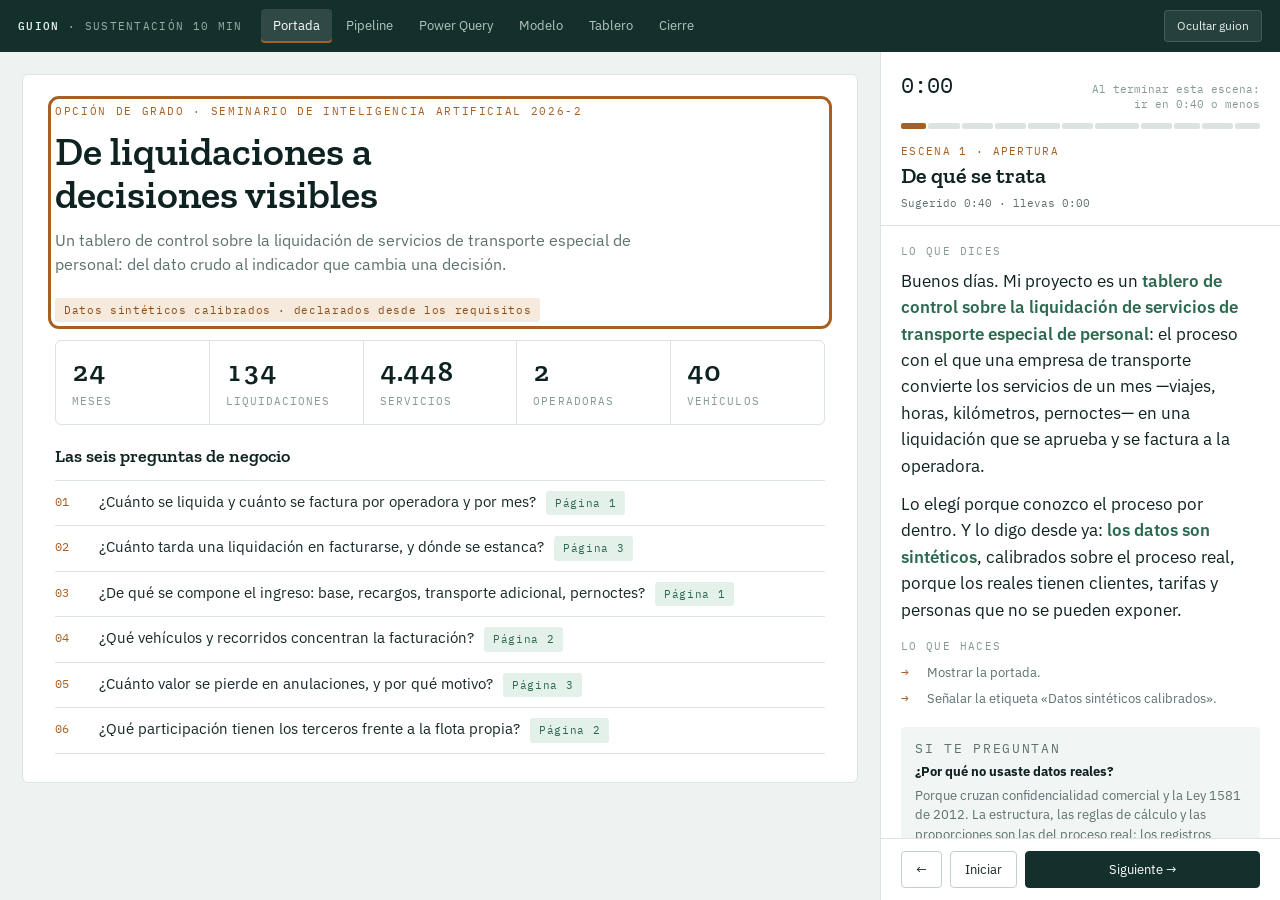
==== guion/index.html @ 177a01a8 "Publica desde opcion-grado-seminario-ia@dbd975d" ====
<!doctype html>
<html lang="es">
<head>
<meta charset="utf-8">
<meta name="viewport" content="width=device-width, initial-scale=1">
<title>Guion de sustentación</title>
<link rel="preconnect" href="https://fonts.googleapis.com">
<link rel="preconnect" href="https://fonts.gstatic.com" crossorigin>
<link rel="stylesheet" href="https://fonts.googleapis.com/css2?family=Zilla+Slab:wght@500;600&family=IBM+Plex+Sans:wght@400;500;600&family=IBM+Plex+Mono:wght@400;500&display=swap">
<link rel="stylesheet" href="styles.css">
</head>
<body>

<div class="app" id="app">
  <header class="topbar">
    <div class="brand"><b>Guion</b> · Sustentación 10 min</div>
    <nav class="tabs" id="tabs"></nav>
    <button class="toggle" id="toggle-guion" title="Mostrar u ocultar el guion (G)">Ocultar guion</button>
  </header>

  <div class="body">
    <main class="stage" id="stage"><div class="cargando">Cargando los datos del proyecto…</div></main>

    <aside class="guion" id="guion">
      <div class="g-head">
        <div class="g-clock">
          <span class="t" id="g-time">0:00</span>
          <span class="meta" id="g-meta">Meta 9:00 · límite 10:00<br>T inicia o pausa el reloj</span>
        </div>
        <div class="g-bar" id="g-bar"></div>
        <p class="g-kicker" id="g-kicker"></p>
        <h2 class="g-title" id="g-title"></h2>
        <div class="g-scene-clock" id="g-scene-clock"></div>
      </div>
      <div class="g-content" id="g-content"></div>
      <div class="g-foot">
        <button id="g-prev" title="Escena anterior (←)">←</button>
        <button id="g-play" title="Iniciar o pausar el reloj (T)">Iniciar</button>
        <button class="primary" id="g-next" title="Escena siguiente (→ o espacio)">Siguiente →</button>
      </div>
    </aside>
  </div>
</div>

<div class="tip" id="tip"></div>

<script src="guion.js"></script>
<script src="app.js"></script>
</body>
</html>
---- guion/styles.css ----
/* Guion de sustentación · simulador del tablero
   Paleta del proyecto: tinta #13302D · verde #2C6A4F · ocre #A85F22 · suave #8FB5A6 · alerta #A3382E */

:root {
  --tinta: #13302D;
  --verde: #2C6A4F;
  --ocre: #A85F22;
  --suave: #8FB5A6;
  --alerta: #A3382E;

  --ground: #EEF2F0;
  --panel: #FFFFFF;
  --panel-alt: #F1F5F3;
  --ink: #162927;
  --ink-strong: #0E2321;
  --muted: #5C716E;
  --faint: #869996;
  --line: #DCE4E2;
  --line-strong: #C3CFCC;
  --ocre-soft: #F6EADC;
  --verde-soft: #E4F0EA;
  --alerta-soft: #F7E6E3;

  --pq-chrome: #F3F3F3;
  --pq-line: #D6D6D6;
  --pq-accent: #F2C811;

  --ui: "IBM Plex Sans", -apple-system, BlinkMacSystemFont, "Segoe UI", sans-serif;
  --display: "Zilla Slab", Georgia, serif;
  --mono: "IBM Plex Mono", ui-monospace, Menlo, monospace;
  --report: "Segoe UI", -apple-system, BlinkMacSystemFont, "Helvetica Neue", sans-serif;
}

* { box-sizing: border-box; }
html, body { height: 100%; margin: 0; }
body { overflow: hidden; }   /* cada panel hace su propio scroll */

body {
  background: var(--ground);
  color: var(--ink);
  font-family: var(--ui);
  font-size: 14px;
  line-height: 1.5;
  -webkit-font-smoothing: antialiased;
}

button { font: inherit; color: inherit; cursor: pointer; }
code { font-family: var(--mono); font-size: 0.9em; }

/* ─── Estructura ─────────────────────────────────────── */
.app {
  display: grid;
  grid-template-columns: minmax(0, 1fr);
  grid-template-rows: auto minmax(0, 1fr);
  height: 100vh;
  height: 100dvh;
}

.topbar {
  display: flex;
  align-items: center;
  gap: 18px;
  padding: 0 18px;
  height: 52px;
  background: var(--tinta);
  color: #E7EEEB;
}

.brand { font-family: var(--mono); font-size: 11px; letter-spacing: 0.12em; text-transform: uppercase; color: #9AADA9; white-space: nowrap; }
.brand b { color: #F3F8F6; font-weight: 500; }

.tabs { display: flex; gap: 2px; overflow-x: auto; flex: 1; min-width: 0; scrollbar-width: none; }
.tabs button {
  background: none;
  border: none;
  color: #B5C6C2;
  padding: 7px 12px;
  border-radius: 4px;
  font-size: 13px;
  white-space: nowrap;
}
.tabs button:hover { background: rgba(255,255,255,0.07); color: #fff; }
.tabs button.on { background: rgba(255,255,255,0.12); color: #fff; box-shadow: inset 0 -2px 0 var(--ocre); }

.topbar .toggle {
  background: rgba(255,255,255,0.08);
  border: 1px solid rgba(255,255,255,0.14);
  color: #E7EEEB;
  padding: 6px 12px;
  border-radius: 4px;
  font-size: 12px;
  white-space: nowrap;
}

.body {
  display: grid;
  grid-template-columns: minmax(0, 1fr) 400px;
  min-height: 0;
}
.app.sin-guion .body { grid-template-columns: minmax(0, 1fr); }
.app.sin-guion .guion { display: none; }

.stage { overflow: auto; padding: 22px; min-width: 0; }

/* ─── Panel del guion ────────────────────────────────── */
.guion {
  background: var(--panel);
  border-left: 1px solid var(--line);
  display: grid;
  grid-template-rows: auto minmax(0, 1fr) auto;
  min-height: 0;
}

.g-head { padding: 16px 20px 14px; border-bottom: 1px solid var(--line); }

.g-clock { display: flex; align-items: baseline; justify-content: space-between; gap: 12px; margin-bottom: 10px; }
.g-clock .t { font-family: var(--mono); font-size: 22px; font-variant-numeric: tabular-nums; color: var(--ink-strong); }
.g-clock .t.over { color: var(--alerta); }
.g-clock .meta { font-family: var(--mono); font-size: 11px; color: var(--faint); text-align: right; line-height: 1.4; }

.g-bar { display: flex; gap: 2px; height: 6px; margin-bottom: 14px; }
.g-bar span { background: var(--line); border-radius: 2px; cursor: pointer; }
.g-bar span.done { background: var(--suave); }
.g-bar span.now { background: var(--ocre); }

.g-kicker { font-family: var(--mono); font-size: 11px; letter-spacing: 0.12em; text-transform: uppercase; color: var(--ocre); margin: 0 0 4px; }
.g-title { font-family: var(--display); font-size: 22px; font-weight: 600; line-height: 1.15; color: var(--ink-strong); margin: 0; }
.g-scene-clock { font-family: var(--mono); font-size: 11px; color: var(--muted); margin-top: 6px; }
.g-scene-clock .over { color: var(--alerta); }

.g-content { overflow-y: auto; padding: 18px 20px 24px; }

.g-label {
  font-family: var(--mono);
  font-size: 10.5px;
  letter-spacing: 0.13em;
  text-transform: uppercase;
  color: var(--faint);
  margin: 0 0 8px;
}

.g-say p { font-size: 16.5px; line-height: 1.6; color: var(--ink-strong); margin: 0 0 12px; }
.g-say b { color: var(--verde); font-weight: 600; }

.g-do { list-style: none; padding: 0; margin: 18px 0 0; border-top: 1px solid var(--line); padding-top: 14px; }
.g-do li { display: grid; grid-template-columns: 18px minmax(0, 1fr); gap: 8px; font-size: 13px; color: var(--muted); margin-bottom: 7px; }
.g-do li::before { content: "→"; color: var(--ocre); font-family: var(--mono); }

.g-ask { margin-top: 18px; background: var(--panel-alt); border-radius: 4px; padding: 12px 14px; }
.g-ask b { display: block; font-size: 13px; color: var(--ink-strong); margin-bottom: 4px; }
.g-ask p { font-size: 13px; color: var(--muted); margin: 0; }

.g-foot { display: flex; gap: 8px; padding: 12px 20px; border-top: 1px solid var(--line); align-items: center; }
.g-foot button { border: 1px solid var(--line-strong); background: var(--panel); border-radius: 4px; padding: 8px 14px; font-size: 13px; }
.g-foot button.primary { background: var(--tinta); border-color: var(--tinta); color: #fff; flex: 1; }
.g-foot .keys { font-family: var(--mono); font-size: 10px; color: var(--faint); line-height: 1.4; }

/* ─── Foco del guion ─────────────────────────────────── */
.foco { outline: 3px solid var(--ocre); outline-offset: 4px; border-radius: 4px; animation: pulso 1.6s ease-out 2; }
@keyframes pulso { 0% { outline-color: rgba(168,95,34,0.15); } 50% { outline-color: var(--ocre); } 100% { outline-color: var(--ocre); } }
@media (prefers-reduced-motion: reduce) { .foco { animation: none; } }

/* ─── Piezas comunes de los escenarios ──────────────── */
.sheet { background: var(--panel); border: 1px solid var(--line); border-radius: 6px; padding: 28px 32px; max-width: 1180px; margin: 0 auto; }
.eyebrow { font-family: var(--mono); font-size: 11px; letter-spacing: 0.15em; text-transform: uppercase; color: var(--ocre); margin: 0 0 10px; }
.sheet h1 { font-family: var(--display); font-weight: 600; font-size: 40px; line-height: 1.08; color: var(--ink-strong); margin: 0 0 12px; max-width: 18ch; }
.sheet h2 { font-family: var(--display); font-weight: 600; font-size: 26px; color: var(--ink-strong); margin: 0 0 6px; }
.sheet h3 { font-family: var(--display); font-weight: 600; font-size: 18px; color: var(--ink-strong); margin: 0 0 10px; }
.lede { font-size: 16px; color: var(--muted); max-width: 64ch; margin: 0 0 22px; }
.grid2 { display: grid; grid-template-columns: repeat(auto-fit, minmax(340px, 1fr)); gap: 22px; margin-top: 22px; }
.box { border: 1px solid var(--line); border-radius: 6px; padding: 18px 20px; background: var(--panel); }
.box.alt { background: var(--panel-alt); }
.note { font-size: 12.5px; color: var(--muted); margin: 10px 0 0; }

.tiles { display: grid; grid-template-columns: repeat(auto-fit, minmax(150px, 1fr)); gap: 1px; background: var(--line); border: 1px solid var(--line); border-radius: 6px; overflow: hidden; margin: 18px 0; }
.tiles div { background: var(--panel); padding: 16px 16px 14px; }
.tiles .fig { font-family: var(--display); font-size: 28px; font-weight: 600; color: var(--ink-strong); font-variant-numeric: tabular-nums; line-height: 1.1; display: block; }
.tiles .cap { font-family: var(--mono); font-size: 10.5px; letter-spacing: 0.1em; text-transform: uppercase; color: var(--faint); margin-top: 6px; display: block; }
.tiles .fig.ocre { color: var(--ocre); }

.badge { display: inline-flex; align-items: center; gap: 6px; font-family: var(--mono); font-size: 11px; letter-spacing: 0.06em; padding: 4px 9px; border-radius: 3px; background: var(--ocre-soft); color: #8C4D19; }
.badge.ok { background: var(--verde-soft); color: var(--verde); }
.badge.warn { background: var(--alerta-soft); color: var(--alerta); }

.qlist { list-style: none; margin: 0; padding: 0; }
.qlist li { display: grid; grid-template-columns: 34px minmax(0, 1fr); gap: 10px; padding: 10px 0; border-bottom: 1px solid var(--line); font-size: 15px; }
.qlist li:first-child { border-top: 1px solid var(--line); }
.qlist .n { font-family: var(--mono); font-size: 12px; color: var(--ocre); padding-top: 2px; }

table.t { border-collapse: collapse; width: 100%; font-size: 13px; font-variant-numeric: tabular-nums; }
.t th { font-family: var(--mono); font-size: 10.5px; letter-spacing: 0.1em; text-transform: uppercase; color: var(--faint); font-weight: 500; text-align: left; padding: 0 12px 8px 0; border-bottom: 1px solid var(--line-strong); white-space: nowrap; }
.t td { padding: 8px 12px 8px 0; border-bottom: 1px solid var(--line); vertical-align: top; }
.t td.num { text-align: right; }
.t .sucio { background: var(--alerta-soft); color: var(--alerta); font-family: var(--mono); padding: 1px 6px; border-radius: 3px; }
.t .limpio { background: var(--verde-soft); color: var(--verde); font-family: var(--mono); padding: 1px 6px; border-radius: 3px; }
.t .regla { color: var(--muted); font-size: 12px; }

/* Embudo de limpieza */
.funnel { display: grid; grid-template-columns: repeat(4, minmax(0, 1fr)); gap: 1px; background: var(--line); border: 1px solid var(--line); border-radius: 6px; overflow: hidden; margin: 16px 0 0; }
.funnel div { background: var(--panel); padding: 14px 16px; }
.funnel .fig { font-family: var(--display); font-size: 26px; font-weight: 600; color: var(--ink-strong); display: block; font-variant-numeric: tabular-nums; }
.funnel .fig.menos { color: var(--alerta); }
.funnel .fig.fin { color: var(--verde); }
.funnel .cap { font-size: 12px; color: var(--muted); }

.checks { list-style: none; margin: 0; padding: 0; }
.checks li { display: flex; justify-content: space-between; align-items: center; gap: 12px; padding: 8px 0; border-bottom: 1px solid var(--line); font-size: 13px; }
.checks li small { color: var(--faint); font-size: 12px; display: block; }

/* ─── Power Query ────────────────────────────────────── */
.pq { background: #fff; border: 1px solid var(--pq-line); border-radius: 6px; overflow: hidden; font-family: var(--report); font-size: 12px; color: #252423; max-width: 1280px; margin: 0 auto; box-shadow: 0 2px 10px rgba(0,0,0,0.05); }
.pq-title { background: var(--pq-accent); color: #252423; padding: 6px 14px; font-size: 12px; display: flex; justify-content: space-between; }
.pq-ribbon { display: flex; gap: 4px; padding: 8px 10px; background: var(--pq-chrome); border-bottom: 1px solid var(--pq-line); flex-wrap: wrap; }
.pq-ribbon button { background: #fff; border: 1px solid var(--pq-line); border-radius: 3px; padding: 6px 10px; font-size: 12px; }
.pq-ribbon button:hover { background: #FAF4D3; }
.pq-ribbon button.on { background: #FFF6C9; border-color: #D9B300; }
.pq-ribbon .sep { width: 1px; background: var(--pq-line); margin: 0 6px; }

.pq-main { display: grid; grid-template-columns: 200px minmax(0, 1fr) 230px; min-height: 520px; }
.pq-queries { border-right: 1px solid var(--pq-line); background: #FAFAFA; padding: 10px 0; }
.pq-queries h4, .pq-steps h4 { font-size: 11px; font-weight: 600; text-transform: uppercase; letter-spacing: 0.06em; color: #605E5C; margin: 6px 12px 6px; }
.pq-queries button { display: flex; align-items: center; gap: 8px; width: 100%; text-align: left; background: none; border: none; padding: 6px 14px; font-size: 12.5px; }
.pq-queries button:hover { background: #F0F0F0; }
.pq-queries button.on { background: #E1E1E1; font-weight: 600; }
.pq-queries .ico { width: 16px; height: 12px; border: 1px solid #8A8886; border-radius: 1px; background: linear-gradient(#8A8886 0 3px, transparent 3px); flex: none; }
.pq-queries .ico.param { border-radius: 50%; width: 12px; height: 12px; background: none; border-color: #A85F22; }

.pq-center { min-width: 0; display: flex; flex-direction: column; }
.pq-formula { display: flex; align-items: stretch; border-bottom: 1px solid var(--pq-line); font-family: var(--mono); font-size: 12px; min-height: 34px; }
.pq-formula .fx { padding: 8px 10px; color: #605E5C; border-right: 1px solid var(--pq-line); font-style: italic; }
.pq-formula .code { padding: 8px 10px; white-space: pre-wrap; word-break: break-word; flex: 1; color: #252423; }
.pq-formula .code .k { color: #0451A5; }
.pq-formula .code .s { color: #A31515; }

.pq-grid-wrap { overflow: auto; flex: 1; max-height: 470px; }
table.pq-grid { border-collapse: collapse; font-size: 12px; white-space: nowrap; font-variant-numeric: tabular-nums; }
.pq-grid th, .pq-grid td { border-right: 1px solid #E1DFDD; border-bottom: 1px solid #EDEBE9; padding: 4px 10px; text-align: left; }
.pq-grid thead th { background: #fff; position: sticky; top: 0; z-index: 1; font-weight: 600; border-bottom: 1px solid #C8C6C4; }
.pq-grid th.rn, .pq-grid td.rn { background: #FAFAFA; color: #A19F9D; text-align: right; position: sticky; left: 0; }
.pq-grid td.r { text-align: right; }
.pq-grid td.null { color: #A19F9D; font-style: italic; }
.pq-type { display: inline-block; font-family: var(--mono); font-size: 10px; font-weight: 500; color: #605E5C; border: 1px solid #C8C6C4; border-radius: 2px; padding: 0 3px; margin-right: 6px; min-width: 26px; text-align: center; }
.pq-type.date { color: var(--verde); border-color: var(--suave); }
.pq-type.num { color: #0451A5; border-color: #A9C4E8; }
.pq-type.bool { color: var(--ocre); border-color: #E3C6A6; }
.pq-quality { display: flex; height: 3px; margin-top: 5px; }
.pq-quality i { display: block; height: 100%; }
.pq-quality .v { background: #2C9E5A; }
.pq-quality .e { background: #C8C6C4; }
.pq-qlabel { font-weight: 400; font-size: 10.5px; color: #605E5C; margin-top: 2px; }

.pq-steps { border-left: 1px solid var(--pq-line); background: #FAFAFA; padding: 10px 0; }
.pq-props { padding: 4px 12px 12px; border-bottom: 1px solid var(--pq-line); margin-bottom: 8px; }
.pq-props label { display: block; font-size: 11px; color: #605E5C; }
.pq-props div { background: #fff; border: 1px solid var(--pq-line); padding: 4px 6px; margin: 2px 0 8px; font-size: 12px; }
.pq-steps ol { list-style: none; margin: 0; padding: 0; }
.pq-steps li button { display: flex; align-items: center; gap: 8px; width: 100%; background: none; border: none; text-align: left; padding: 6px 14px; font-size: 12.5px; }
.pq-steps li button:hover { background: #F0F0F0; }
.pq-steps li button.on { background: #E1E1E1; font-weight: 600; }
.pq-steps li button::before { content: "⚙"; color: #8A8886; font-size: 11px; }
.pq-explica { margin: 12px; padding: 10px 12px; background: #FFF9DB; border: 1px solid #F0DC8A; border-radius: 3px; font-size: 12px; line-height: 1.5; color: #4A4400; }
.pq-status { border-top: 1px solid var(--pq-line); background: var(--pq-chrome); padding: 5px 12px; font-size: 11px; color: #605E5C; display: flex; justify-content: space-between; }

.pq-adv { padding: 16px; font-family: var(--mono); font-size: 12px; white-space: pre; overflow: auto; max-height: 470px; line-height: 1.6; background: #fff; }
.pq-param { padding: 24px; max-width: 520px; }
.pq-param label { display: block; font-size: 12px; color: #605E5C; margin-top: 10px; }
.pq-param .field { border: 1px solid var(--pq-line); padding: 6px 8px; font-family: var(--mono); font-size: 12px; margin-top: 3px; word-break: break-all; background: #fff; }

/* ─── Modelo ─────────────────────────────────────────── */
.modelo-svg { width: 100%; height: auto; display: block; }
.modelo-svg.vertical { max-width: 440px; margin: 0 auto; }
.dax { font-family: var(--mono); font-size: 12px; background: var(--panel-alt); border: 1px solid var(--line); border-radius: 4px; padding: 10px 12px; white-space: pre-wrap; margin: 6px 0 4px; line-height: 1.55; }
.dax .c { color: var(--faint); }
.dax-row { display: flex; justify-content: space-between; align-items: baseline; gap: 10px; }
.dax-row b { font-size: 13px; color: var(--ink-strong); }
.dax-row span { font-family: var(--display); font-size: 20px; font-weight: 600; color: var(--verde); font-variant-numeric: tabular-nums; }

/* ─── Reporte tipo Power BI ──────────────────────────── */
.report { font-family: var(--report); max-width: 1280px; margin: 0 auto; background: #E9E9E9; border-radius: 6px; padding: 14px; box-shadow: 0 2px 10px rgba(0,0,0,0.05); }
.canvas { background: #fff; padding: 16px 18px 18px; border-radius: 2px; position: relative; }
.r-head { display: flex; align-items: center; justify-content: space-between; gap: 14px; flex-wrap: wrap; margin-bottom: 12px; }
.r-head h2 { font-family: var(--report); font-size: 20px; font-weight: 600; color: var(--tinta); margin: 0; }
.r-head h2 small { font-weight: 400; color: var(--muted); font-size: 13px; margin-left: 8px; }

.slicers { display: flex; gap: 14px; align-items: flex-end; flex-wrap: wrap; }
.slicer label { display: block; font-size: 11px; color: var(--muted); margin-bottom: 3px; }
.slicer select { font: inherit; font-size: 12.5px; padding: 4px 6px; border: 1px solid #C8C6C4; border-radius: 2px; background: #fff; color: var(--tinta); }
.seg { display: flex; border: 1px solid #C8C6C4; border-radius: 2px; overflow: hidden; }
.seg button { background: #fff; border: none; border-right: 1px solid #C8C6C4; padding: 4px 10px; font-size: 12.5px; color: var(--tinta); }
.seg button:last-child { border-right: none; }
.seg button.on { background: var(--tinta); color: #fff; }

.drill-banner { display: flex; align-items: center; gap: 10px; background: var(--ocre-soft); color: #8C4D19; border-radius: 3px; padding: 6px 10px; font-size: 12.5px; margin-bottom: 12px; }
.drill-banner button { background: none; border: 1px solid #DDB98F; border-radius: 3px; padding: 1px 8px; color: #8C4D19; font-size: 12px; }

.cards { display: grid; grid-template-columns: repeat(auto-fit, minmax(150px, 1fr)); gap: 10px; margin-bottom: 12px; }
.card { background: var(--panel-alt); border-radius: 3px; padding: 12px 14px 10px; position: relative; }
.card .v { font-size: 26px; font-weight: 600; color: var(--tinta); font-variant-numeric: tabular-nums; line-height: 1.15; display: block; }
.card .l { font-size: 12px; color: var(--muted); display: block; margin-top: 2px; padding-right: 30px; }
.card .fxb { position: absolute; bottom: 8px; right: 8px; font-family: var(--mono); font-size: 10.5px; font-style: italic; background: #fff; border: 1px solid var(--line-strong); border-radius: 3px; padding: 0 5px; color: var(--muted); }
.card .fxb:hover { color: var(--ocre); border-color: var(--ocre); }
.card.ocre .v { color: var(--ocre); }

.vgrid { display: grid; gap: 10px; }
.vgrid.p1 { grid-template-columns: 2fr 1fr; }
.vgrid.p2 { grid-template-columns: 1fr 1fr; }
.vgrid.p3 { grid-template-columns: 1fr 1fr; }
.visual { border: 1px solid #EDEBE9; border-radius: 2px; padding: 10px 12px 6px; min-width: 0; }
.visual.span2 { grid-column: span 2; }
.visual.tall { grid-row: span 2; }
.v-title { font-size: 13px; font-weight: 600; color: var(--tinta); margin: 0 0 2px; display: flex; justify-content: space-between; gap: 8px; }
.v-title small { font-weight: 400; color: var(--faint); font-size: 11.5px; }
.v-sub { font-size: 11.5px; color: var(--muted); margin: 0 0 4px; }
.legend { display: flex; gap: 14px; flex-wrap: wrap; font-size: 11.5px; color: var(--muted); margin: 2px 0 2px; }
.legend i { display: inline-block; width: 10px; height: 10px; border-radius: 2px; margin-right: 5px; vertical-align: -1px; }
.legend i.line { height: 2px; vertical-align: 3px; width: 14px; }

svg.chart { width: 100%; height: auto; display: block; overflow: visible; }
svg.chart text { font-family: var(--report); }
svg.chart .ax { fill: #605E5C; font-size: 10.5px; }
svg.chart .lbl { fill: var(--tinta); font-size: 10.5px; font-weight: 600; }
svg.chart .grid { stroke: #EDEBE9; stroke-width: 1; }
svg.chart .base { stroke: #C8C6C4; stroke-width: 1; }
svg.chart .hit { fill: transparent; cursor: pointer; }
svg.chart .hit:hover { fill: rgba(19,48,45,0.05); }
svg.chart .click:hover { fill: rgba(168,95,34,0.10); }

.tbl-scroll { max-height: 220px; overflow: auto; }
.atip td, .atip th { font-size: 11.5px; padding: 4px 10px 4px 0; }
.atip th { position: sticky; top: 0; background: #fff; }
.chip { font-size: 10.5px; padding: 1px 6px; border-radius: 8px; background: var(--alerta-soft); color: var(--alerta); white-space: nowrap; }
.linkbtn { background: none; border: 1px solid var(--line-strong); border-radius: 3px; font-size: 11px; padding: 1px 8px; color: var(--ocre); }

.pages { display: flex; gap: 2px; margin-top: 10px; }
.pages button { background: #D6D6D6; border: none; padding: 6px 14px; font-size: 12px; color: #444; border-radius: 0 0 3px 3px; }
.pages button.on { background: #fff; color: var(--tinta); font-weight: 600; box-shadow: inset 0 2px 0 var(--pq-accent); }

.sim-note { font-size: 11px; color: var(--muted); text-align: right; margin-top: 6px; }

/* Ventana de medida DAX y modal */
.pop { position: fixed; inset: 0; background: rgba(14,35,33,0.35); display: flex; align-items: center; justify-content: center; z-index: 50; padding: 20px; }
.pop-card { background: #fff; border-radius: 6px; padding: 20px 22px; max-width: 720px; width: 100%; box-shadow: 0 10px 40px rgba(0,0,0,0.2); max-height: 90vh; overflow: auto; }
.pop-card h3 { font-family: var(--display); font-size: 20px; margin: 0 0 4px; color: var(--ink-strong); }
.pop-card .close { float: right; border: 1px solid var(--line-strong); background: #fff; border-radius: 3px; padding: 2px 10px; }

/* Tooltip */
.tip { position: fixed; pointer-events: none; background: #fff; border: 1px solid #C8C6C4; box-shadow: 0 2px 8px rgba(0,0,0,0.12); border-radius: 3px; padding: 6px 9px; font-family: var(--report); font-size: 12px; color: var(--tinta); z-index: 60; white-space: nowrap; display: none; line-height: 1.45; }
.tip b { font-weight: 600; }

/* Cierre */
.hallazgo { display: grid; grid-template-columns: 120px minmax(0, 1fr); gap: 18px; padding: 16px 0; border-bottom: 1px solid var(--line); align-items: baseline; }
.hallazgo:first-of-type { border-top: 1px solid var(--line); }
.hallazgo .fig { font-family: var(--display); font-size: 30px; font-weight: 600; color: var(--ocre); font-variant-numeric: tabular-nums; }
.hallazgo b { display: block; font-size: 15px; color: var(--ink-strong); }
.hallazgo p { margin: 2px 0 0; color: var(--muted); font-size: 13.5px; }

.cargando { padding: 60px; text-align: center; color: var(--muted); }
.error { max-width: 640px; margin: 60px auto; background: var(--alerta-soft); color: var(--alerta); padding: 20px 24px; border-radius: 6px; }
.error code { background: #fff; padding: 1px 5px; border-radius: 3px; }

/* ─── Adaptación al ancho ─────────────────────────────
   Las reglas de pantalla (topbar, panel del guion) van por viewport.
   Las del contenido van por las clases .medio y .movil que app.js pone en
   .stage según el ancho real disponible, para que coincidan con el ancho
   con el que se dibujan los gráficos. */

.scroll-x { overflow-x: auto; -webkit-overflow-scrolling: touch; }

.stage.medio .pq-main { grid-template-columns: 160px minmax(0, 1fr); }
.stage.medio .pq-steps { grid-column: span 2; border-left: none; border-top: 1px solid var(--pq-line); }

.stage.movil .sheet { padding: 20px 16px; }
.stage.movil .sheet h1 { font-size: 30px; }
.stage.movil .sheet h2 { font-size: 22px; }
.stage.movil .lede { font-size: 15px; }
.stage.movil .box { padding: 14px; }
.stage.movil .grid2 { grid-template-columns: minmax(0, 1fr) !important; gap: 14px; }
.stage.movil .funnel { grid-template-columns: repeat(2, minmax(0, 1fr)); }
.stage.movil .funnel .fig { font-size: 22px; }
.stage.movil .tiles .fig { font-size: 24px; }
.stage.movil .hallazgo { grid-template-columns: minmax(0, 1fr); gap: 4px; }
.stage.movil .qlist li { font-size: 14px; }

.stage.movil .report { padding: 6px; }
.stage.movil .canvas { padding: 12px 10px; }
.stage.movil .r-head h2 small { display: block; margin: 2px 0 0; }
.stage.movil .slicers { width: 100%; gap: 10px; }
.stage.movil .slicer select { font-size: 14px; padding: 6px; }
.stage.movil .seg button { padding: 6px 10px; font-size: 13px; }
.stage.movil .cards { grid-template-columns: repeat(auto-fit, minmax(130px, 1fr)); gap: 8px; }
.stage.movil .card .v { font-size: 21px; }
.stage.movil .vgrid.p1, .stage.movil .vgrid.p2, .stage.movil .vgrid.p3 { grid-template-columns: minmax(0, 1fr); }
.stage.movil .visual.span2 { grid-column: auto; }
.stage.movil .visual.tall { grid-row: auto; }
.stage.movil .pages { overflow-x: auto; }
.stage.movil .pages button { white-space: nowrap; padding: 8px 12px; }
.stage.movil .sim-note { text-align: left; }

.stage.movil .pq-ribbon { flex-wrap: nowrap; overflow-x: auto; }
.stage.movil .pq-ribbon button { white-space: nowrap; }
.stage.movil .pq-main { grid-template-columns: minmax(0, 1fr); min-height: 0; }
.stage.movil .pq-queries { display: flex; gap: 4px; overflow-x: auto; padding: 8px; border-right: none; border-bottom: 1px solid var(--pq-line); }
.stage.movil .pq-queries h4 { display: none; }
.stage.movil .pq-queries button { width: auto; white-space: nowrap; border: 1px solid var(--pq-line); border-radius: 3px; padding: 6px 10px; }
.stage.movil .pq-steps { grid-column: auto; border-left: none; border-top: 1px solid var(--pq-line); }
.stage.movil .pq-props { display: none; }
.stage.movil .pq-steps ol { display: flex; flex-wrap: wrap; gap: 4px; padding: 0 8px; }
.stage.movil .pq-steps li button { border: 1px solid var(--pq-line); border-radius: 3px; width: auto; }
.stage.movil .pq-grid-wrap, .stage.movil .pq-adv { max-height: 340px; }
.stage.movil .pq-status { flex-direction: column; gap: 2px; }

@media (max-width: 1100px) {
  .body { grid-template-columns: minmax(0, 1fr); grid-template-rows: minmax(0, 1fr) 46%; }
  .guion { border-left: none; border-top: 1px solid var(--line); box-shadow: 0 -4px 14px rgba(19,48,45,0.06); }
  /* Sin guion, en pantallas medianas y chicas quedan los controles abajo */
  .app.sin-guion .body { grid-template-rows: minmax(0, 1fr) auto; }
  .app.sin-guion .guion { display: grid; grid-template-rows: auto; }
  .app.sin-guion .g-head, .app.sin-guion .g-content { display: none; }
}

@media (max-width: 720px) {
  .topbar { gap: 8px; padding: 0 10px; height: 48px; }
  .brand { display: none; }
  .tabs button { padding: 7px 9px; font-size: 12.5px; }
  .topbar .toggle { padding: 6px 9px; font-size: 11.5px; }
  .stage { padding: 12px; }
  .body { grid-template-rows: minmax(0, 1fr) 48%; }
  .g-head { padding: 10px 14px 10px; }
  .g-clock { margin-bottom: 6px; }
  .g-clock .t { font-size: 18px; }
  .g-clock .meta { font-size: 10px; }
  .g-bar { margin-bottom: 8px; height: 8px; }
  .g-title { font-size: 18px; }
  .g-content { padding: 12px 14px 18px; }
  .g-say p { font-size: 15px; line-height: 1.55; }
  .g-foot { padding: 8px 12px calc(8px + env(safe-area-inset-bottom)); }
  .g-foot button { padding: 10px 14px; }
  .pop { padding: 10px; align-items: flex-end; }
  .pop-card { padding: 16px; max-height: 85vh; }
  .tip { white-space: normal; max-width: 240px; }
}

@media (max-height: 520px) and (max-width: 1100px) {
  /* Celular acostado: el guion pasa al costado para no robar altura */
  .body { grid-template-columns: minmax(0, 1fr) 42%; grid-template-rows: minmax(0, 1fr); }
  .guion { border-top: none; border-left: 1px solid var(--line); }
  .app.sin-guion .body { grid-template-columns: minmax(0, 1fr) auto; grid-template-rows: minmax(0, 1fr); }
  .app.sin-guion .guion { align-content: end; }
  .app.sin-guion .g-foot { flex-direction: column; border-top: none; }
}

@media (hover: none) {
  .card .fxb { padding: 2px 8px; font-size: 12px; }
}
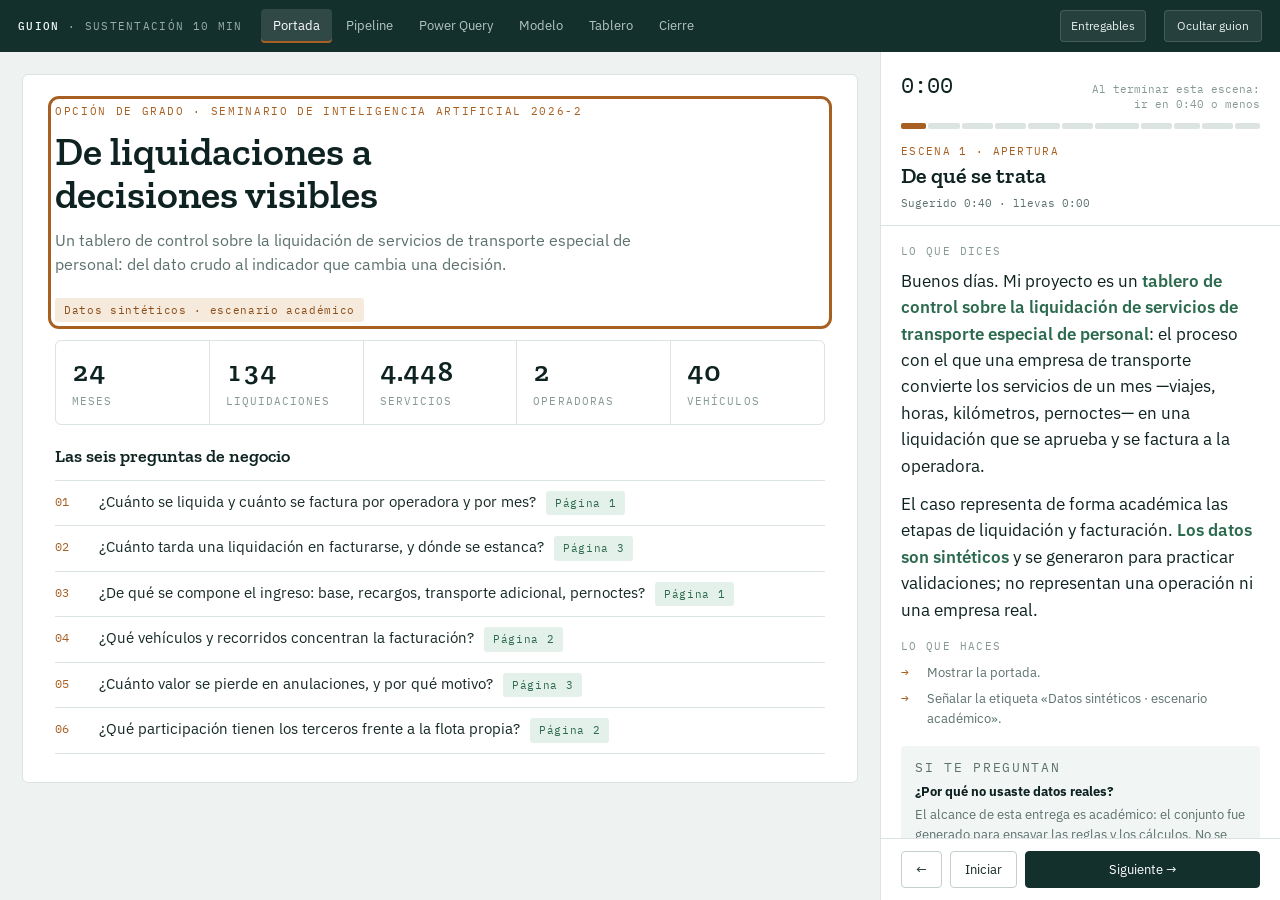
==== commit 3b5caa11: "Publish updated seminar deliverables and APA essay" ====
--- a/guion/index.html
+++ b/guion/index.html
@@ -15,6 +15,7 @@
   <header class="topbar">
     <div class="brand"><b>Guion</b> · Sustentación 10 min</div>
     <nav class="tabs" id="tabs"></nav>
+    <a class="top-download" href="../descargas/Entregables_Seminario_IA_Camilo_Cepeda_Orduz_Actualizado_2026-10-22.zip" download>Entregables</a>
     <button class="toggle" id="toggle-guion" title="Mostrar u ocultar el guion (G)">Ocultar guion</button>
   </header>
 
--- a/guion/styles.css
+++ b/guion/styles.css
@@ -91,6 +91,17 @@
   font-size: 12px;
   white-space: nowrap;
 }
+.topbar .top-download {
+  color: #E7EEEB;
+  border: 1px solid rgba(255,255,255,0.14);
+  background: rgba(255,255,255,0.08);
+  padding: 6px 10px;
+  border-radius: 4px;
+  font-size: 12px;
+  text-decoration: none;
+  white-space: nowrap;
+}
+.topbar .top-download:hover { background: rgba(255,255,255,0.15); }
 
 .body {
   display: grid;
@@ -422,6 +433,7 @@
   .topbar { gap: 8px; padding: 0 10px; height: 48px; }
   .brand { display: none; }
   .tabs button { padding: 7px 9px; font-size: 12.5px; }
+  .topbar .top-download { padding: 6px 8px; font-size: 11.5px; }
   .topbar .toggle { padding: 6px 9px; font-size: 11.5px; }
   .stage { padding: 12px; }
   .body { grid-template-rows: minmax(0, 1fr) 48%; }
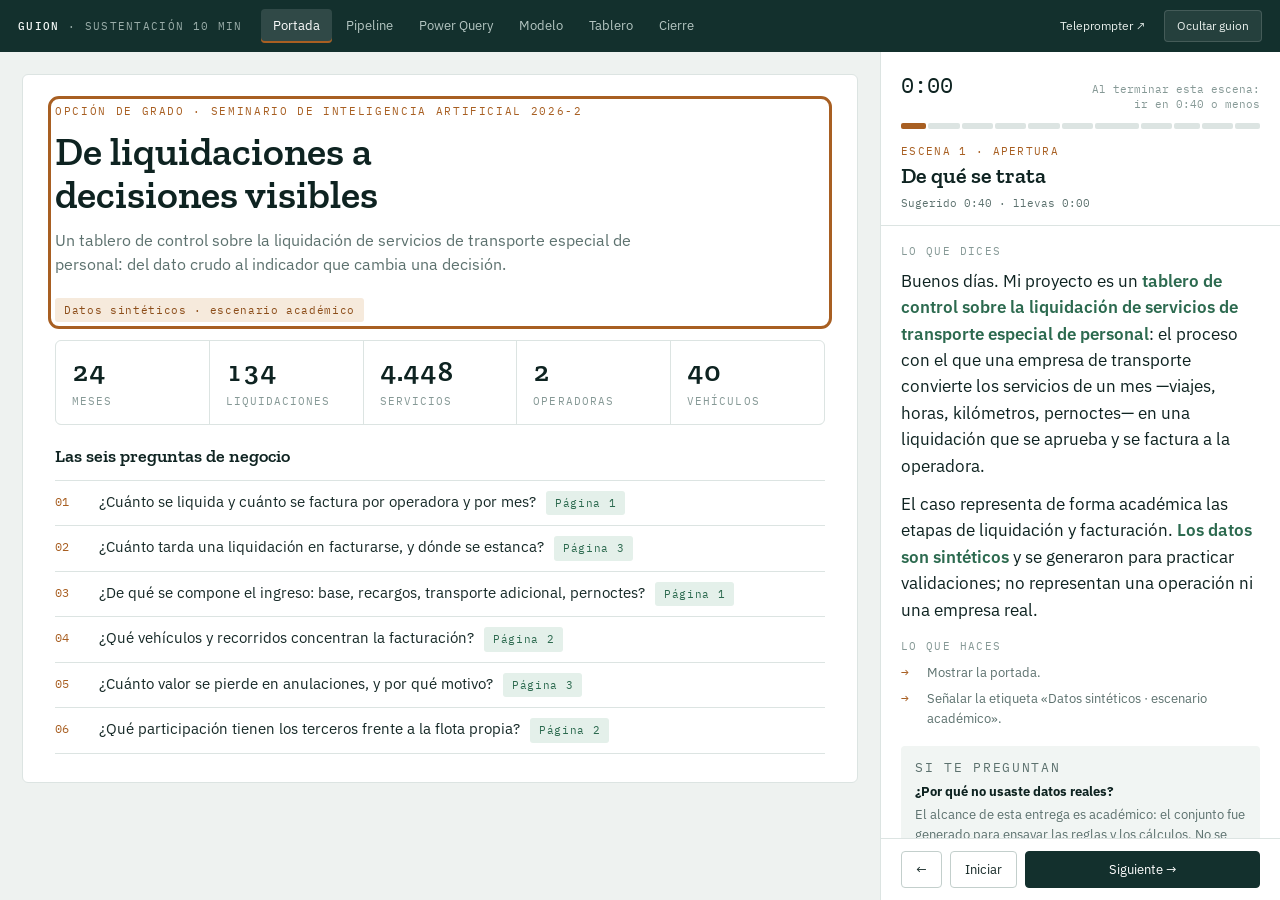
==== commit 2e55663c: "Publica desde opcion-grado-seminario-ia@f36750a" ====
--- a/guion/index.html
+++ b/guion/index.html
@@ -15,7 +15,7 @@
   <header class="topbar">
     <div class="brand"><b>Guion</b> · Sustentación 10 min</div>
     <nav class="tabs" id="tabs"></nav>
-    <a class="top-download" href="../descargas/Entregables_Seminario_IA_Camilo_Cepeda_Orduz_Actualizado_2026-10-22.zip" download>Entregables</a>
+    <a class="prompter-link" href="../teleprompter/">Teleprompter ↗</a>
     <button class="toggle" id="toggle-guion" title="Mostrar u ocultar el guion (G)">Ocultar guion</button>
   </header>
 
--- a/guion/styles.css
+++ b/guion/styles.css
@@ -91,17 +91,8 @@
   font-size: 12px;
   white-space: nowrap;
 }
-.topbar .top-download {
-  color: #E7EEEB;
-  border: 1px solid rgba(255,255,255,0.14);
-  background: rgba(255,255,255,0.08);
-  padding: 6px 10px;
-  border-radius: 4px;
-  font-size: 12px;
-  text-decoration: none;
-  white-space: nowrap;
-}
-.topbar .top-download:hover { background: rgba(255,255,255,0.15); }
+.topbar .prompter-link { color: #E7EEEB; font-size: 12px; text-decoration: none; white-space: nowrap; }
+.topbar .prompter-link:hover { color: #fff; text-decoration: underline; }
 
 .body {
   display: grid;
@@ -433,8 +424,8 @@
   .topbar { gap: 8px; padding: 0 10px; height: 48px; }
   .brand { display: none; }
   .tabs button { padding: 7px 9px; font-size: 12.5px; }
-  .topbar .top-download { padding: 6px 8px; font-size: 11.5px; }
   .topbar .toggle { padding: 6px 9px; font-size: 11.5px; }
+  .topbar .prompter-link { font-size: 11px; }
   .stage { padding: 12px; }
   .body { grid-template-rows: minmax(0, 1fr) 48%; }
   .g-head { padding: 10px 14px 10px; }
